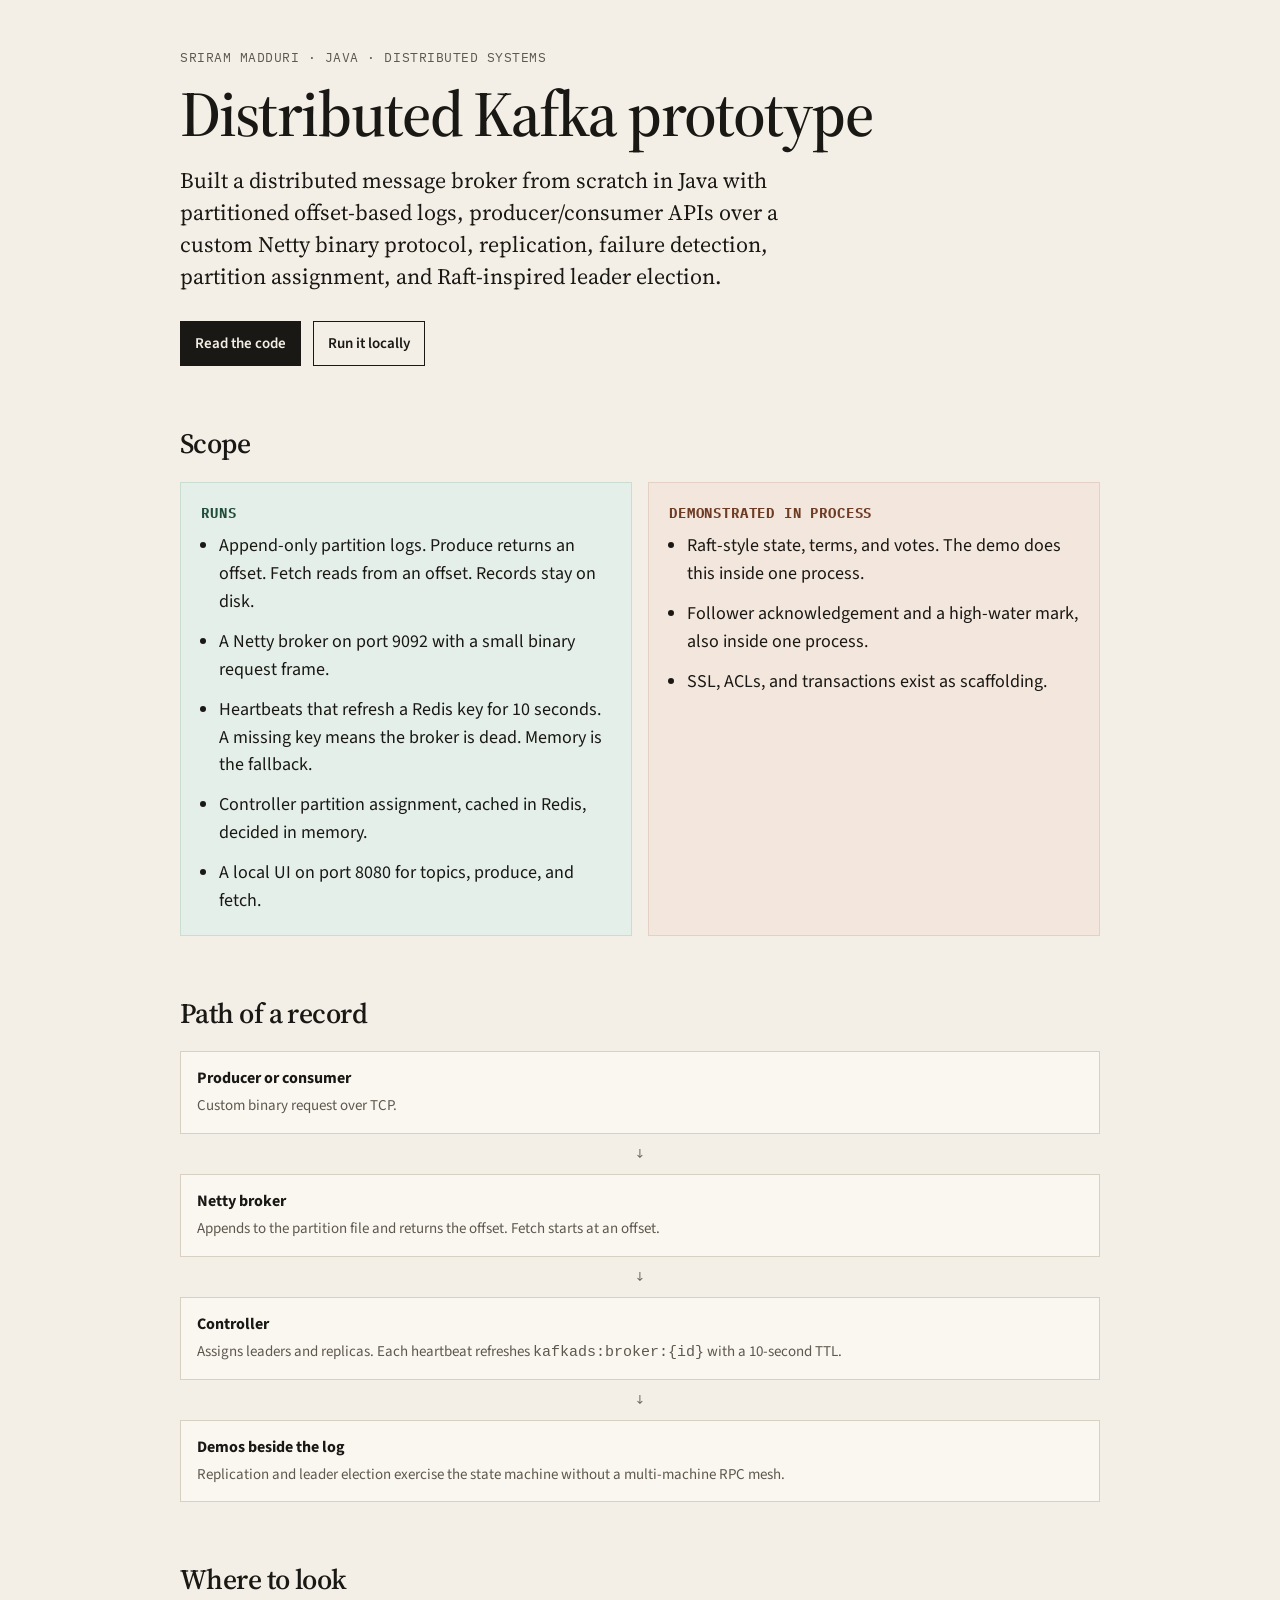
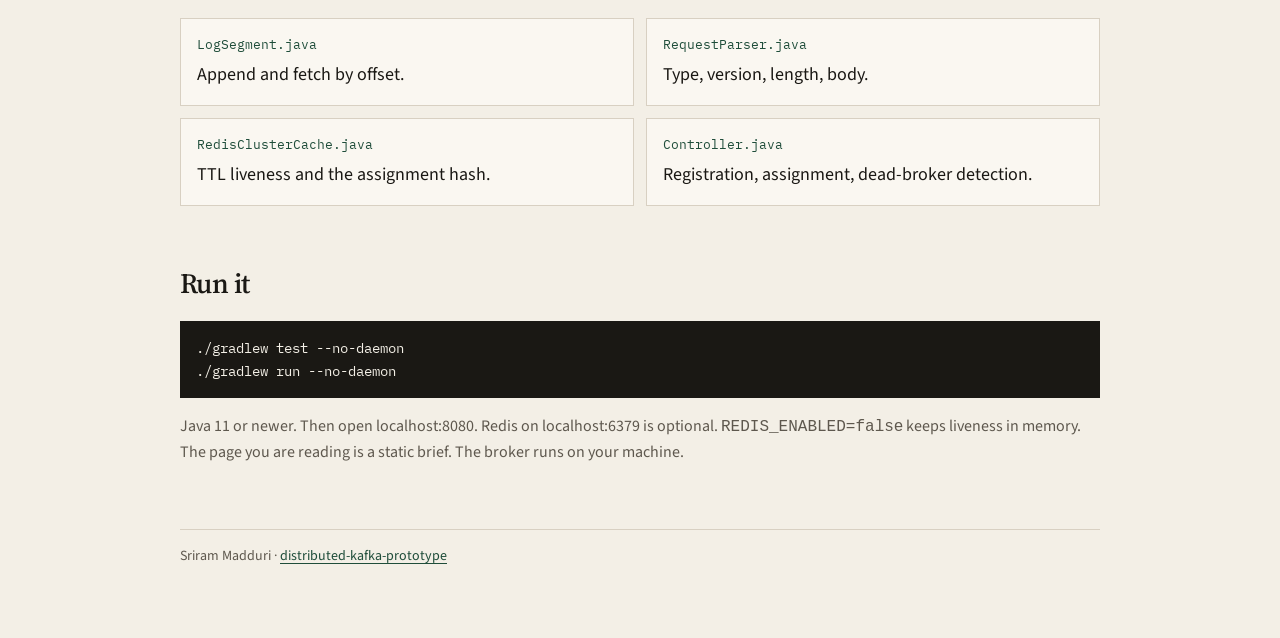
==== docs/index.html @ d9bc763f "Add a recruiter-facing README and a static GitHub Pages brief. The opening description stays the sam" ====
<!DOCTYPE html>
<html lang="en">
<head>
  <meta charset="UTF-8">
  <meta name="viewport" content="width=device-width, initial-scale=1">
  <title>Distributed Kafka Prototype · Sriram Madduri</title>
  <meta name="description" content="A Java message broker built from scratch: partitioned offset logs, a Netty binary protocol, failure detection, partition assignment, and a Raft-inspired election demo.">
  <link rel="preconnect" href="https://fonts.googleapis.com">
  <link rel="preconnect" href="https://fonts.gstatic.com" crossorigin>
  <link href="https://fonts.googleapis.com/css2?family=IBM+Plex+Mono:wght@400;500&family=Source+Sans+3:wght@400;600&family=Source+Serif+4:opsz,wght@8..60,500;8..60,600&display=swap" rel="stylesheet">
  <link rel="stylesheet" href="style.css">
</head>
<body>
  <main class="wrap">
    <p class="kicker">Sriram Madduri · Java · distributed systems</p>
    <h1>Distributed Kafka prototype</h1>
    <p class="lead">Built a distributed message broker from scratch in Java with partitioned offset-based logs, producer/consumer APIs over a custom Netty binary protocol, replication, failure detection, partition assignment, and Raft-inspired leader election.</p>
    <div class="actions">
      <a class="button" href="https://github.com/smadduri9/distributed-kafka-prototype">Read the code</a>
      <a class="button secondary" href="https://github.com/smadduri9/distributed-kafka-prototype#how-to-run-it">Run it locally</a>
    </div>

    <section>
      <h2>Scope</h2>
      <div class="grid">
        <article class="card real">
          <h3>Runs</h3>
          <ul>
            <li>Append-only partition logs. Produce returns an offset. Fetch reads from an offset. Records stay on disk.</li>
            <li>A Netty broker on port 9092 with a small binary request frame.</li>
            <li>Heartbeats that refresh a Redis key for 10 seconds. A missing key means the broker is dead. Memory is the fallback.</li>
            <li>Controller partition assignment, cached in Redis, decided in memory.</li>
            <li>A local UI on port 8080 for topics, produce, and fetch.</li>
          </ul>
        </article>
        <article class="card demo">
          <h3>Demonstrated in process</h3>
          <ul>
            <li>Raft-style state, terms, and votes. The demo does this inside one process.</li>
            <li>Follower acknowledgement and a high-water mark, also inside one process.</li>
            <li>SSL, ACLs, and transactions exist as scaffolding.</li>
          </ul>
        </article>
      </div>
    </section>

    <section>
      <h2>Path of a record</h2>
      <div class="flow">
        <div class="step">
          <strong>Producer or consumer</strong>
          <span>Custom binary request over TCP.</span>
        </div>
        <div class="arrow">↓</div>
        <div class="step">
          <strong>Netty broker</strong>
          <span>Appends to the partition file and returns the offset. Fetch starts at an offset.</span>
        </div>
        <div class="arrow">↓</div>
        <div class="step">
          <strong>Controller</strong>
          <span>Assigns leaders and replicas. Each heartbeat refreshes <code>kafkads:broker:{id}</code> with a 10-second TTL.</span>
        </div>
        <div class="arrow">↓</div>
        <div class="step">
          <strong>Demos beside the log</strong>
          <span>Replication and leader election exercise the state machine without a multi-machine RPC mesh.</span>
        </div>
      </div>
    </section>

    <section>
      <h2>Where to look</h2>
      <div class="inspect">
        <a href="https://github.com/smadduri9/distributed-kafka-prototype/blob/main/src/main/java/com/kafkads/broker/storage/LogSegment.java">
          <code>LogSegment.java</code>
          Append and fetch by offset.
        </a>
        <a href="https://github.com/smadduri9/distributed-kafka-prototype/blob/main/src/main/java/com/kafkads/protocol/RequestParser.java">
          <code>RequestParser.java</code>
          Type, version, length, body.
        </a>
        <a href="https://github.com/smadduri9/distributed-kafka-prototype/blob/main/src/main/java/com/kafkads/controller/RedisClusterCache.java">
          <code>RedisClusterCache.java</code>
          TTL liveness and the assignment hash.
        </a>
        <a href="https://github.com/smadduri9/distributed-kafka-prototype/blob/main/src/main/java/com/kafkads/controller/Controller.java">
          <code>Controller.java</code>
          Registration, assignment, dead-broker detection.
        </a>
      </div>
    </section>

    <section>
      <h2>Run it</h2>
      <pre>./gradlew test --no-daemon
./gradlew run --no-daemon</pre>
      <p class="note">Java 11 or newer. Then open localhost:8080. Redis on localhost:6379 is optional. <code>REDIS_ENABLED=false</code> keeps liveness in memory. The page you are reading is a static brief. The broker runs on your machine.</p>
    </section>

    <footer>
      Sriram Madduri · <a href="https://github.com/smadduri9/distributed-kafka-prototype">distributed-kafka-prototype</a>
    </footer>
  </main>
</body>
</html>
---- docs/style.css ----
:root {
  --paper: #f3efe6;
  --ink: #1a1814;
  --muted: #5e584e;
  --line: #d8d0c2;
  --card: #faf7f1;
  --accent: #1f4d3a;
  --accent-soft: #e5efe9;
  --warn: #6e3b24;
  --warn-soft: #f3e6dc;
  --mono: "IBM Plex Mono", ui-monospace, monospace;
  --sans: "Source Sans 3", "Segoe UI", sans-serif;
  --serif: "Source Serif 4", Georgia, serif;
}

* { box-sizing: border-box; }

html { scroll-behavior: smooth; }

body {
  margin: 0;
  background:
    radial-gradient(1200px 400px at 10% -10%, #e7f0ea 0%, transparent 55%),
    var(--paper);
  color: var(--ink);
  font-family: var(--sans);
  font-size: 18px;
  line-height: 1.55;
}

a { color: var(--accent); text-underline-offset: 3px; }
a:hover { color: #143628; }

.wrap {
  width: min(920px, calc(100% - 40px));
  margin: 0 auto;
  padding: 48px 0 72px;
}

.kicker {
  margin: 0 0 12px;
  font-family: var(--mono);
  font-size: 13px;
  letter-spacing: 0.04em;
  text-transform: uppercase;
  color: var(--muted);
}

h1 {
  margin: 0 0 18px;
  font-family: var(--serif);
  font-weight: 560;
  font-size: clamp(40px, 6vw, 64px);
  line-height: 1.05;
  letter-spacing: -0.03em;
}

.lead {
  margin: 0;
  max-width: 42rem;
  font-family: var(--serif);
  font-size: 22px;
  line-height: 1.45;
}

.actions {
  display: flex;
  gap: 12px;
  margin-top: 28px;
  flex-wrap: wrap;
}

.button {
  display: inline-block;
  padding: 10px 14px;
  border: 1px solid var(--ink);
  background: var(--ink);
  color: var(--paper);
  text-decoration: none;
  font-size: 15px;
  font-weight: 600;
}

.button.secondary {
  background: transparent;
  color: var(--ink);
}

.button:hover { color: var(--paper); background: #2a2620; }
.button.secondary:hover { color: var(--ink); background: #e7e1d6; }

section { margin-top: 56px; }

h2 {
  margin: 0 0 16px;
  font-family: var(--serif);
  font-size: 28px;
  font-weight: 560;
  letter-spacing: -0.02em;
}

.grid {
  display: grid;
  grid-template-columns: 1fr 1fr;
  gap: 16px;
}

.card {
  background: var(--card);
  border: 1px solid var(--line);
  padding: 20px 20px 8px;
}

.card h3 {
  margin: 0 0 8px;
  font-size: 14px;
  letter-spacing: 0.06em;
  text-transform: uppercase;
  font-family: var(--mono);
}

.card.real h3 { color: var(--accent); }
.card.demo h3 { color: var(--warn); }
.card.real { background: var(--accent-soft); border-color: #c9ddd1; }
.card.demo { background: var(--warn-soft); border-color: #e4d0c4; }

.card ul { margin: 0; padding-left: 18px; }
.card li { margin: 0 0 12px; }

.flow {
  display: grid;
  gap: 10px;
}

.step {
  border: 1px solid var(--line);
  background: var(--card);
  padding: 14px 16px;
}

.step strong { display: block; font-size: 16px; }
.step span { color: var(--muted); font-size: 15px; }

.arrow {
  text-align: center;
  color: var(--muted);
  font-family: var(--mono);
  font-size: 13px;
}

.inspect {
  display: grid;
  grid-template-columns: 1fr 1fr;
  gap: 12px;
}

.inspect a {
  display: block;
  text-decoration: none;
  color: inherit;
  border: 1px solid var(--line);
  background: var(--card);
  padding: 16px;
}

.inspect a:hover { border-color: var(--accent); }
.inspect code {
  display: block;
  margin-bottom: 6px;
  font-family: var(--mono);
  font-size: 13px;
  color: var(--accent);
}

pre {
  margin: 0;
  padding: 16px;
  overflow: auto;
  background: #1a1814;
  color: #f3efe6;
  font-family: var(--mono);
  font-size: 14px;
  line-height: 1.6;
}

.note { color: var(--muted); font-size: 16px; }

footer {
  margin-top: 64px;
  padding-top: 16px;
  border-top: 1px solid var(--line);
  color: var(--muted);
  font-size: 14px;
}

@media (max-width: 720px) {
  .grid, .inspect { grid-template-columns: 1fr; }
  body { font-size: 17px; }
  .wrap { width: min(920px, calc(100% - 28px)); padding-top: 32px; }
}
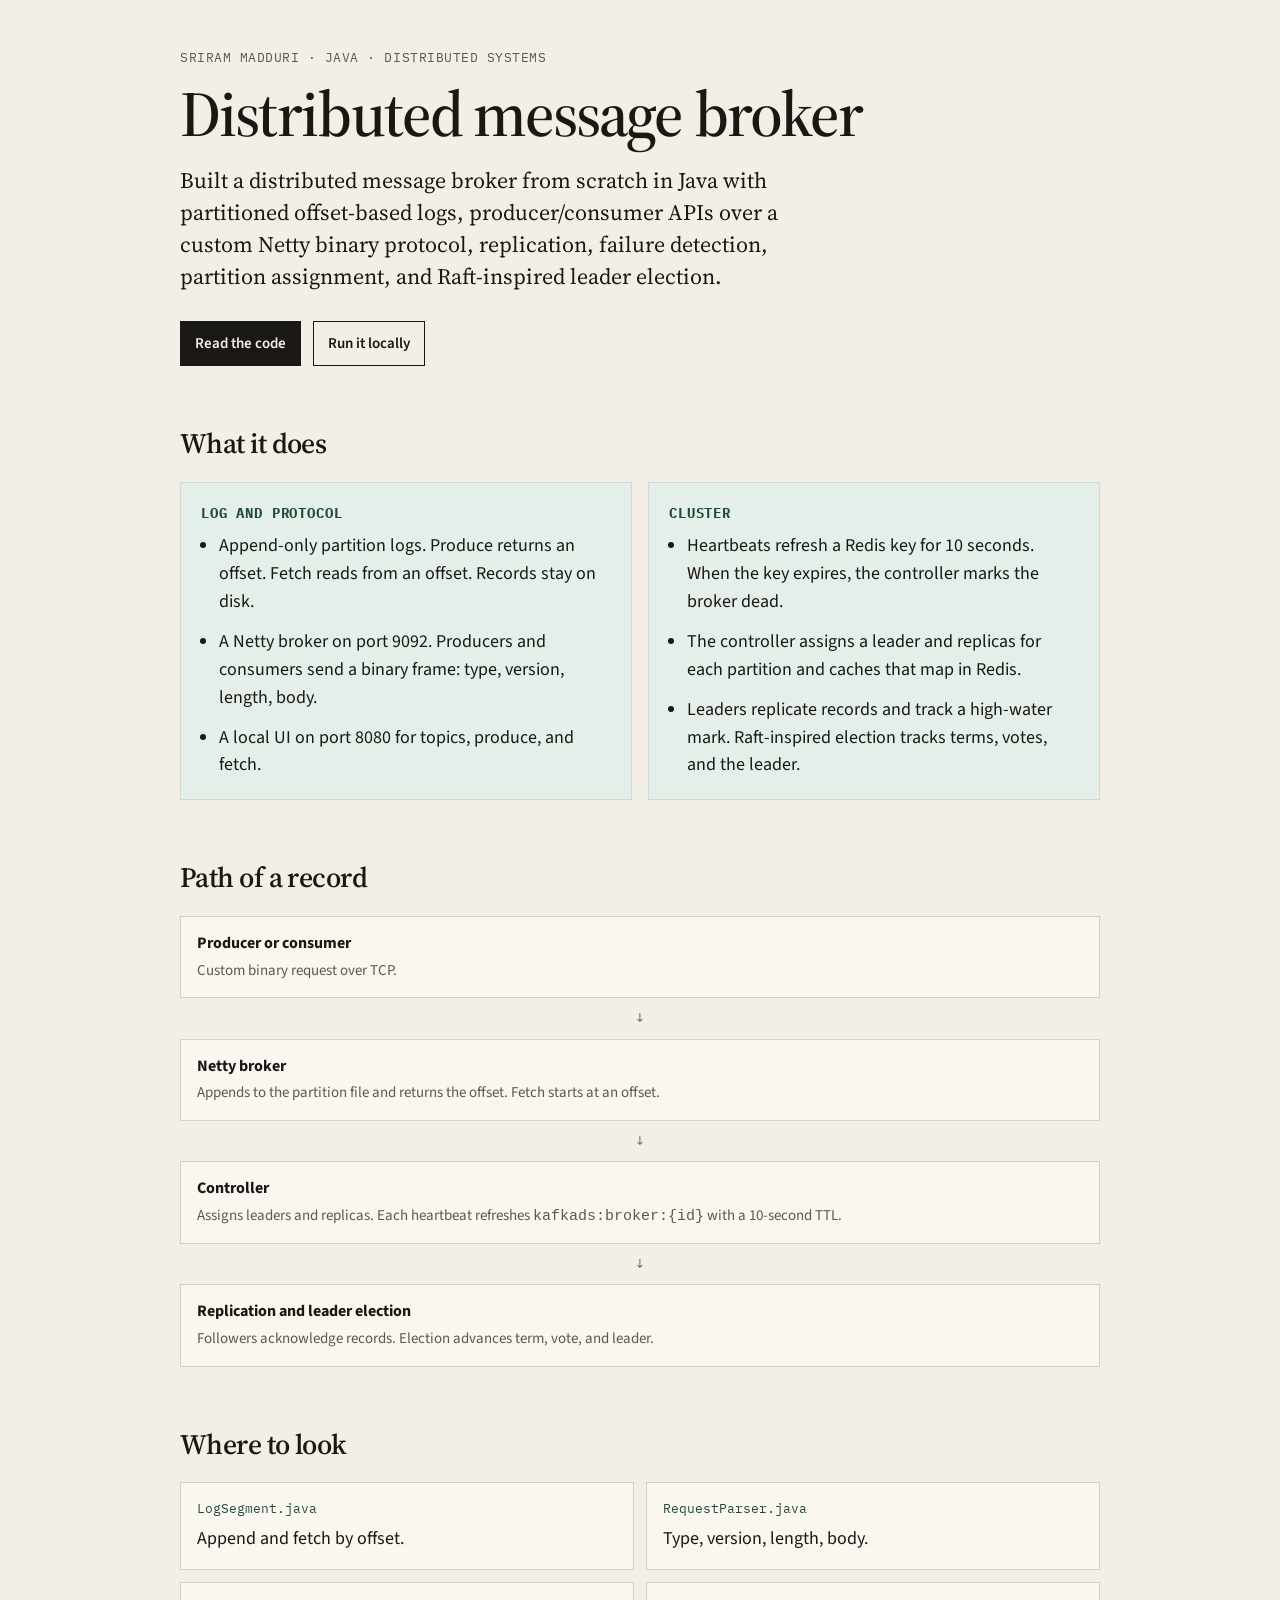
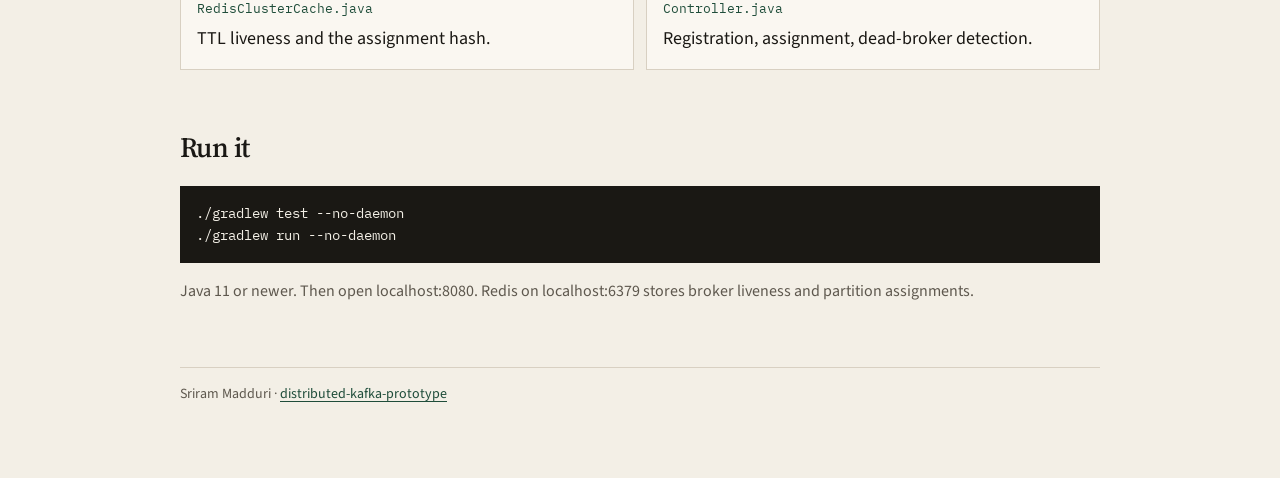
==== commit b825601c: "Focus the README and project page on the broker itself. The public write-up now leads with the log, " ====
--- a/docs/index.html
+++ b/docs/index.html
@@ -3,8 +3,8 @@
 <head>
   <meta charset="UTF-8">
   <meta name="viewport" content="width=device-width, initial-scale=1">
-  <title>Distributed Kafka Prototype · Sriram Madduri</title>
-  <meta name="description" content="A Java message broker built from scratch: partitioned offset logs, a Netty binary protocol, failure detection, partition assignment, and a Raft-inspired election demo.">
+  <title>Distributed message broker · Sriram Madduri</title>
+  <meta name="description" content="A Java message broker built from scratch: partitioned offset logs, a Netty binary protocol, replication, failure detection, partition assignment, and Raft-inspired leader election.">
   <link rel="preconnect" href="https://fonts.googleapis.com">
   <link rel="preconnect" href="https://fonts.gstatic.com" crossorigin>
   <link href="https://fonts.googleapis.com/css2?family=IBM+Plex+Mono:wght@400;500&family=Source+Sans+3:wght@400;600&family=Source+Serif+4:opsz,wght@8..60,500;8..60,600&display=swap" rel="stylesheet">
@@ -13,7 +13,7 @@
 <body>
   <main class="wrap">
     <p class="kicker">Sriram Madduri · Java · distributed systems</p>
-    <h1>Distributed Kafka prototype</h1>
+    <h1>Distributed message broker</h1>
     <p class="lead">Built a distributed message broker from scratch in Java with partitioned offset-based logs, producer/consumer APIs over a custom Netty binary protocol, replication, failure detection, partition assignment, and Raft-inspired leader election.</p>
     <div class="actions">
       <a class="button" href="https://github.com/smadduri9/distributed-kafka-prototype">Read the code</a>
@@ -21,24 +21,22 @@
     </div>
 
     <section>
-      <h2>Scope</h2>
+      <h2>What it does</h2>
       <div class="grid">
         <article class="card real">
-          <h3>Runs</h3>
+          <h3>Log and protocol</h3>
           <ul>
             <li>Append-only partition logs. Produce returns an offset. Fetch reads from an offset. Records stay on disk.</li>
-            <li>A Netty broker on port 9092 with a small binary request frame.</li>
-            <li>Heartbeats that refresh a Redis key for 10 seconds. A missing key means the broker is dead. Memory is the fallback.</li>
-            <li>Controller partition assignment, cached in Redis, decided in memory.</li>
+            <li>A Netty broker on port 9092. Producers and consumers send a binary frame: type, version, length, body.</li>
             <li>A local UI on port 8080 for topics, produce, and fetch.</li>
           </ul>
         </article>
-        <article class="card demo">
-          <h3>Demonstrated in process</h3>
+        <article class="card real">
+          <h3>Cluster</h3>
           <ul>
-            <li>Raft-style state, terms, and votes. The demo does this inside one process.</li>
-            <li>Follower acknowledgement and a high-water mark, also inside one process.</li>
-            <li>SSL, ACLs, and transactions exist as scaffolding.</li>
+            <li>Heartbeats refresh a Redis key for 10 seconds. When the key expires, the controller marks the broker dead.</li>
+            <li>The controller assigns a leader and replicas for each partition and caches that map in Redis.</li>
+            <li>Leaders replicate records and track a high-water mark. Raft-inspired election tracks terms, votes, and the leader.</li>
           </ul>
         </article>
       </div>
@@ -63,8 +61,8 @@
         </div>
         <div class="arrow">↓</div>
         <div class="step">
-          <strong>Demos beside the log</strong>
-          <span>Replication and leader election exercise the state machine without a multi-machine RPC mesh.</span>
+          <strong>Replication and leader election</strong>
+          <span>Followers acknowledge records. Election advances term, vote, and leader.</span>
         </div>
       </div>
     </section>
@@ -95,7 +93,7 @@
       <h2>Run it</h2>
       <pre>./gradlew test --no-daemon
 ./gradlew run --no-daemon</pre>
-      <p class="note">Java 11 or newer. Then open localhost:8080. Redis on localhost:6379 is optional. <code>REDIS_ENABLED=false</code> keeps liveness in memory. The page you are reading is a static brief. The broker runs on your machine.</p>
+      <p class="note">Java 11 or newer. Then open localhost:8080. Redis on localhost:6379 stores broker liveness and partition assignments.</p>
     </section>
 
     <footer>
